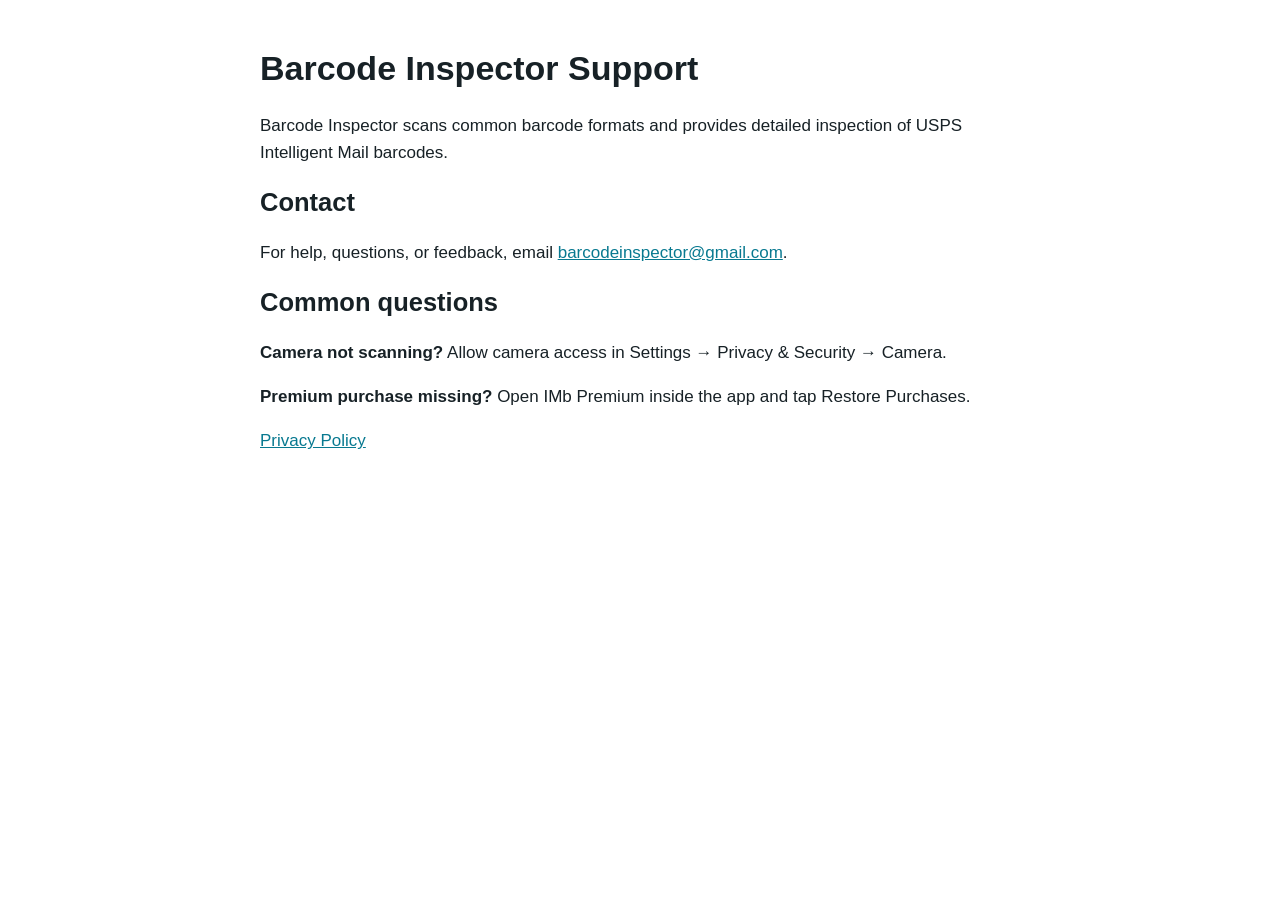
==== index.html @ 86ac4040 "Add Barcode Inspector support and privacy pages" ====
<!doctype html>
<html lang="en">
<head>
  <meta charset="utf-8">
  <meta name="viewport" content="width=device-width,initial-scale=1">
  <title>Barcode Inspector Support</title>
  <style>
    body { max-width: 760px; margin: 48px auto; padding: 0 20px;
           font: 17px/1.6 -apple-system, BlinkMacSystemFont, sans-serif;
           color: #172126; }
    h1, h2 { line-height: 1.2; }
    a { color: #087990; }
  </style>
</head>
<body>
  <h1>Barcode Inspector Support</h1>
  <p>Barcode Inspector scans common barcode formats and provides detailed
     inspection of USPS Intelligent Mail barcodes.</p>

  <h2>Contact</h2>
  <p>For help, questions, or feedback, email
     <a href="mailto:barcodeinspector@gmail.com">barcodeinspector@gmail.com</a>.
  </p>

  <h2>Common questions</h2>
  <p><strong>Camera not scanning?</strong> Allow camera access in
     Settings → Privacy &amp; Security → Camera.</p>
  <p><strong>Premium purchase missing?</strong> Open IMb Premium inside the
     app and tap Restore Purchases.</p>

  <p><a href="privacy.html">Privacy Policy</a></p>
</body>
</html>
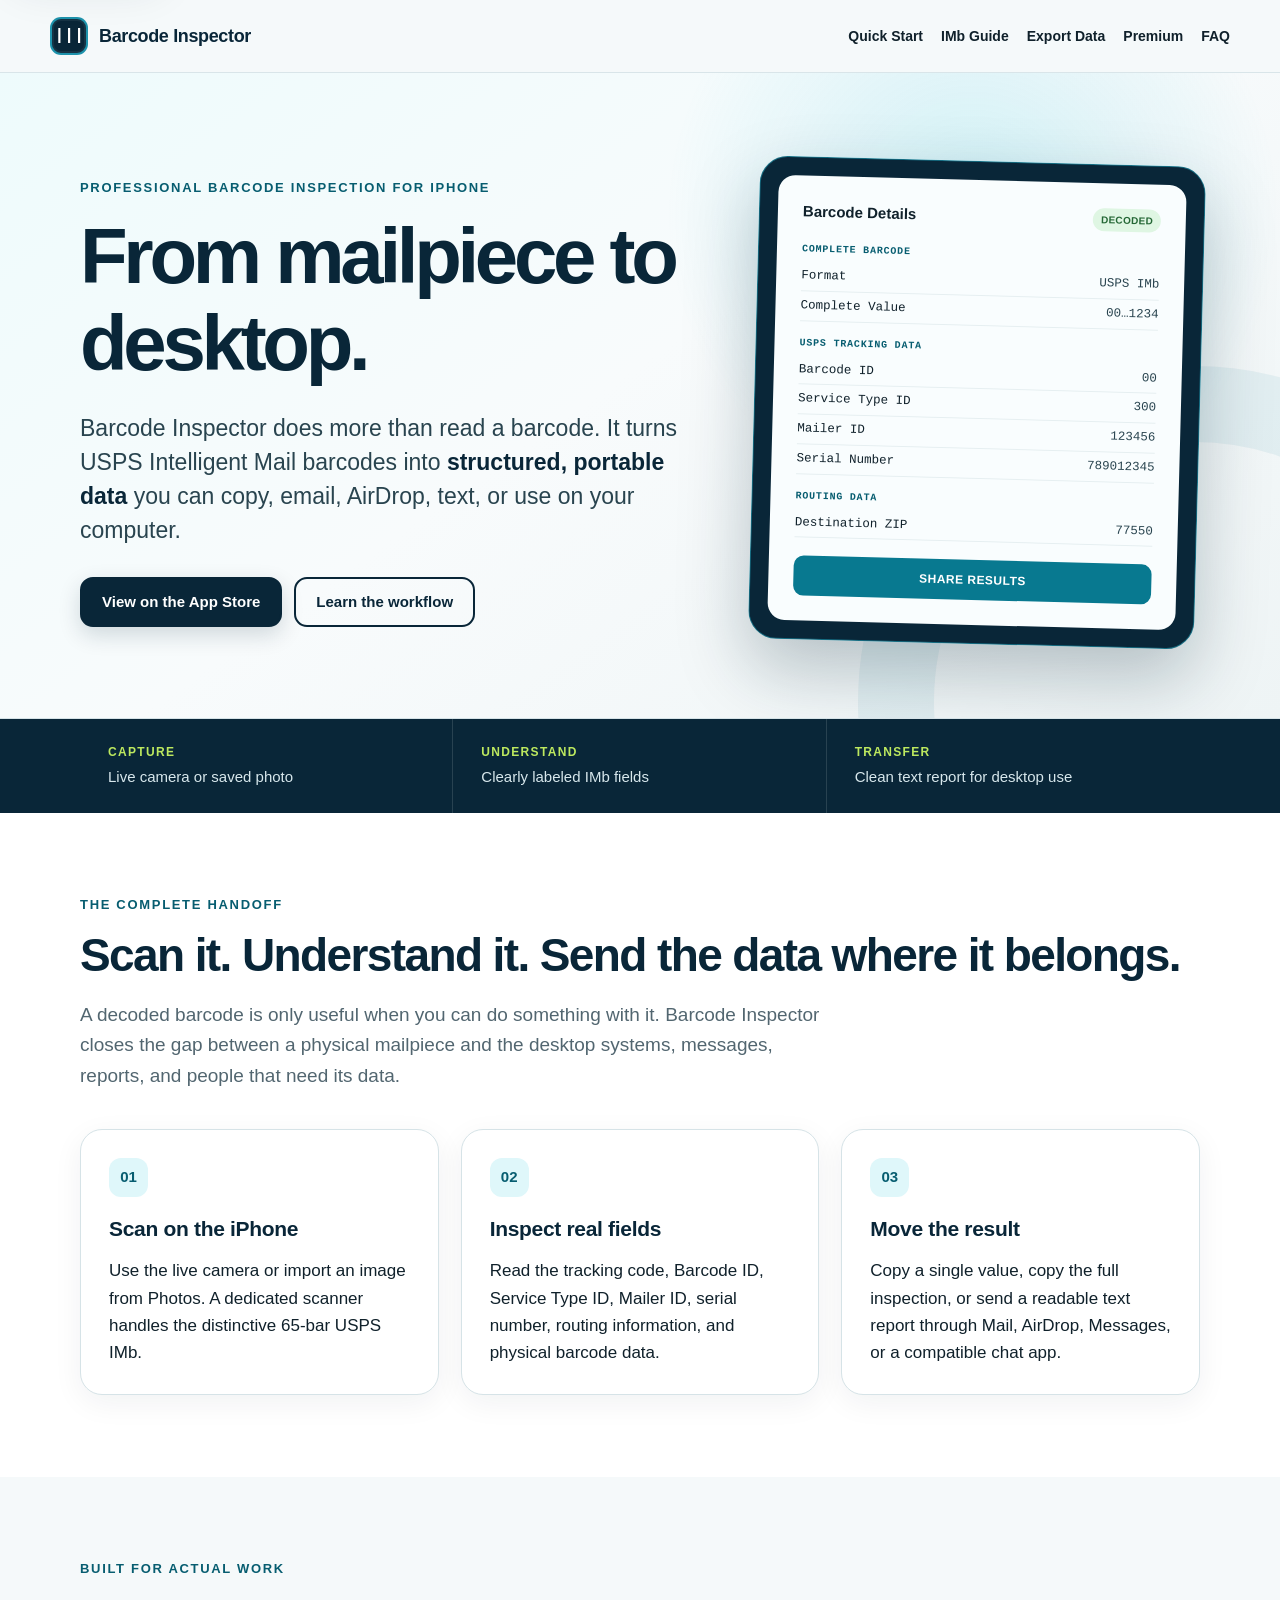
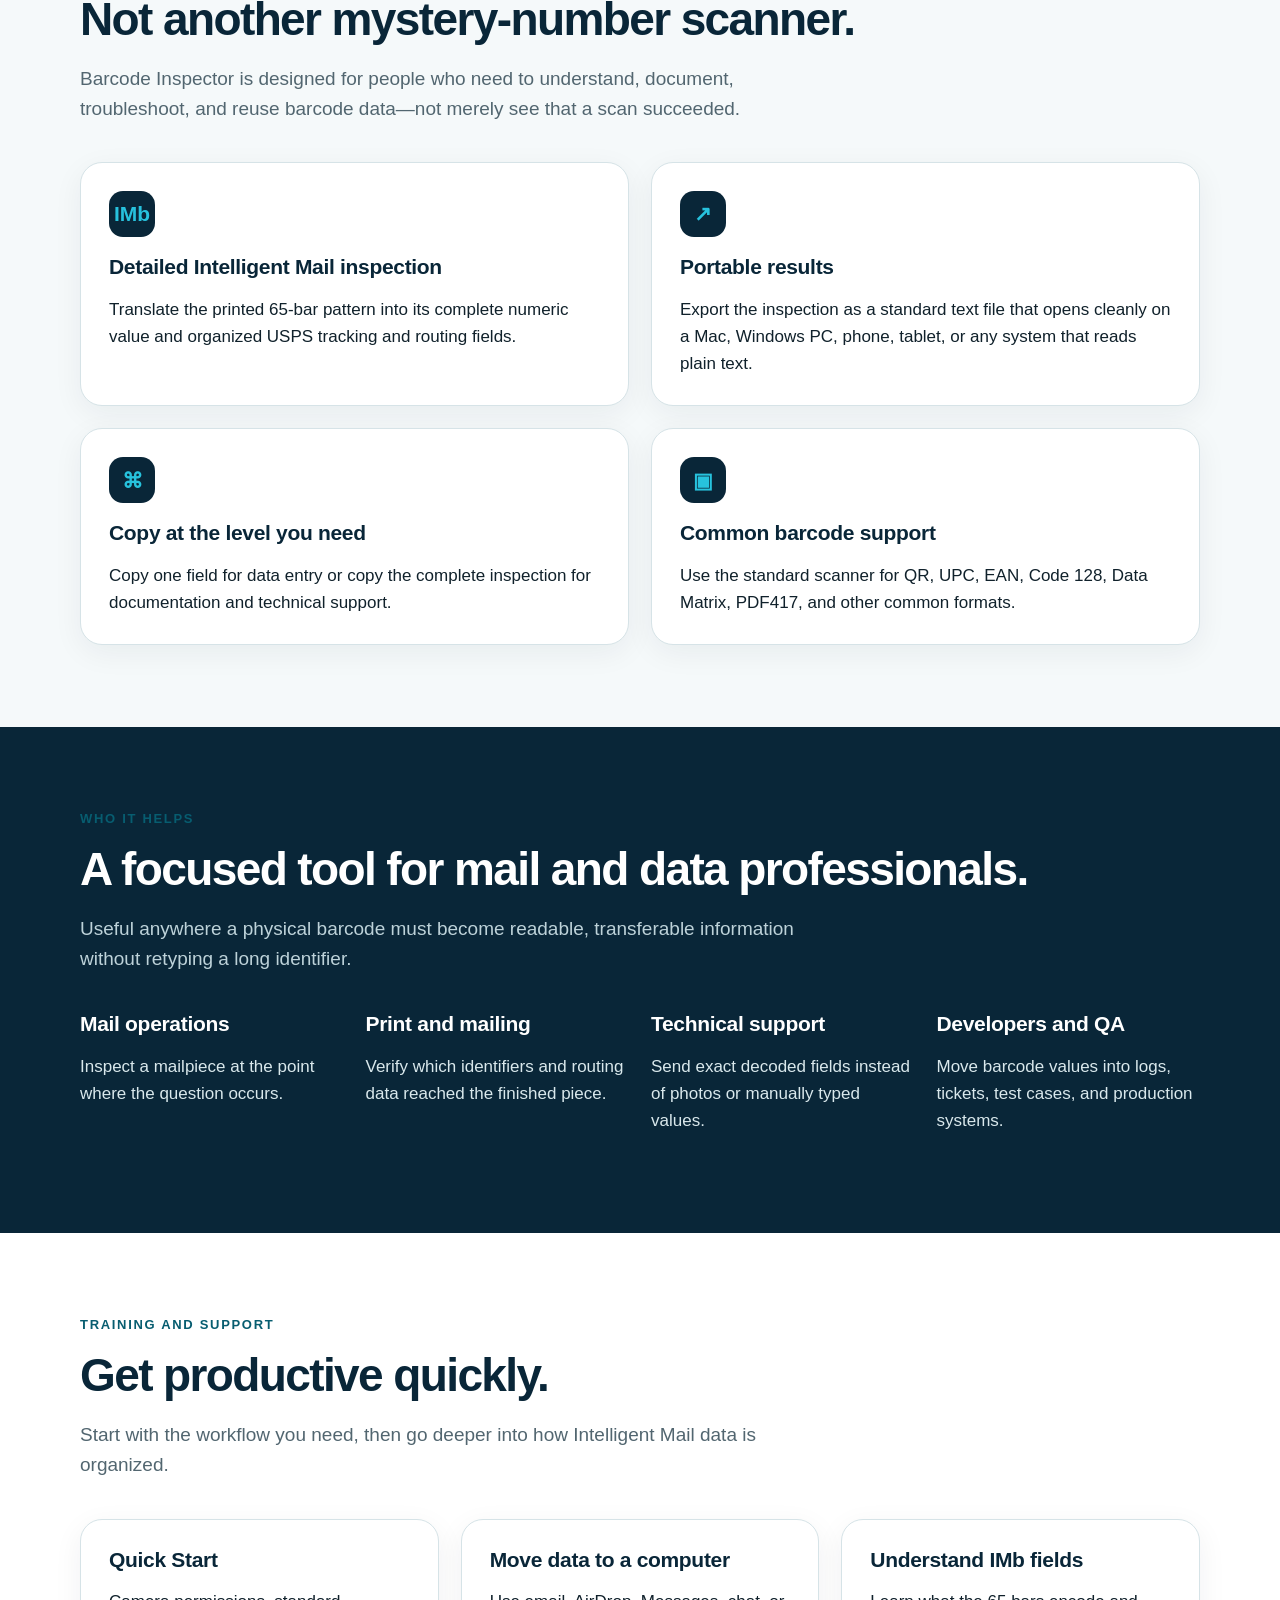
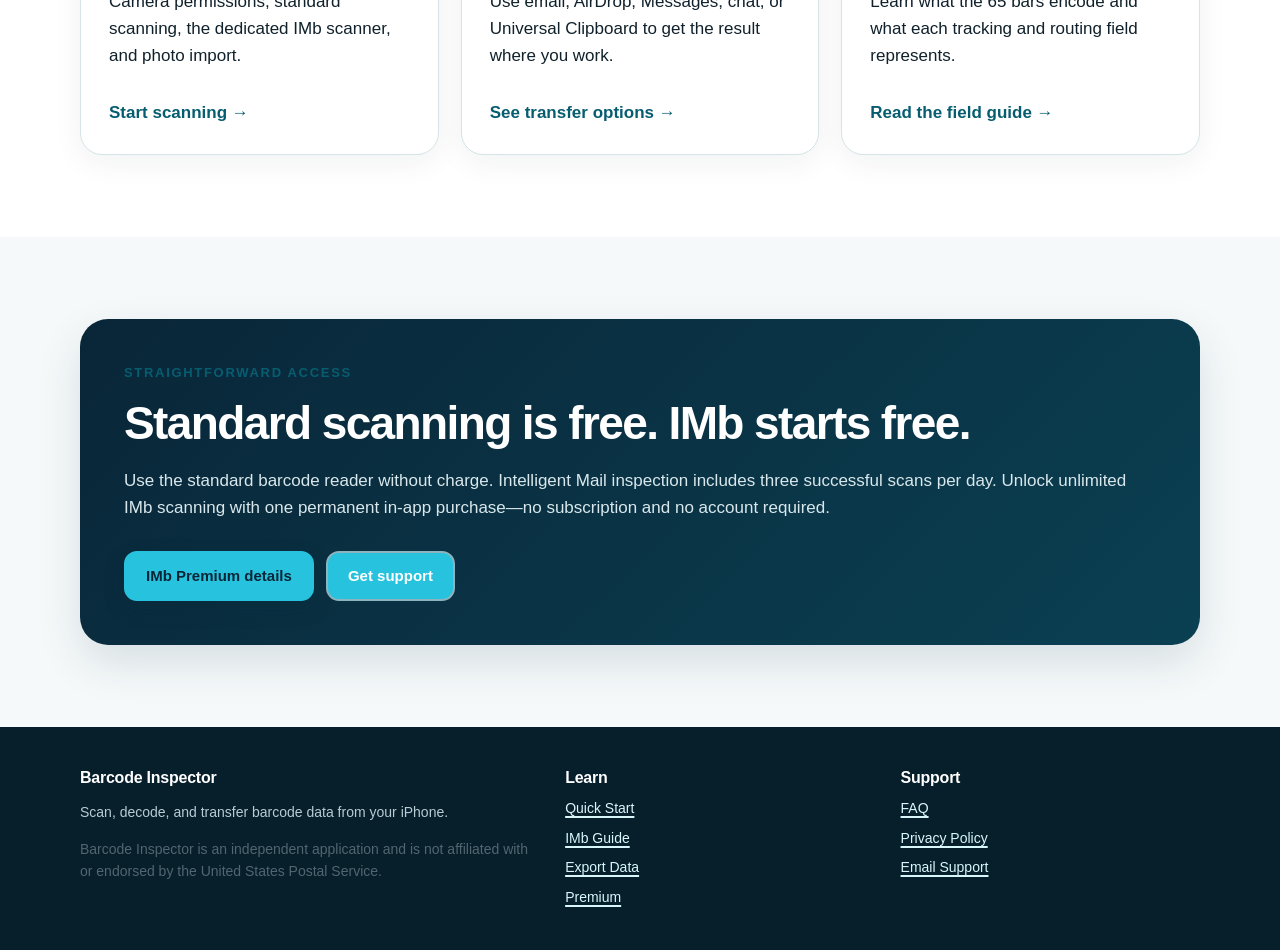
==== commit d0f3ecee: "Rebuild Barcode Inspector support and training site" ====
--- a/index.html
+++ b/index.html
@@ -2,32 +2,256 @@
 <html lang="en">
 <head>
   <meta charset="utf-8">
-  <meta name="viewport" content="width=device-width,initial-scale=1">
-  <title>Barcode Inspector Support</title>
-  <style>
-    body { max-width: 760px; margin: 48px auto; padding: 0 20px;
-           font: 17px/1.6 -apple-system, BlinkMacSystemFont, sans-serif;
-           color: #172126; }
-    h1, h2 { line-height: 1.2; }
-    a { color: #087990; }
-  </style>
+  <meta name="viewport" content="width=device-width, initial-scale=1">
+  <meta name="description" content="Barcode Inspector turns USPS Intelligent Mail barcodes into structured, portable data you can copy, email, AirDrop, text, or use on your computer.">
+  <meta name="theme-color" content="#092638">
+  <meta property="og:title" content="Barcode Inspector — From mailpiece to desktop">
+  <meta property="og:description" content="Scan, decode, and transfer USPS Intelligent Mail barcode data from your iPhone to the computer where you need it.">
+  <meta property="og:type" content="website">
+  <meta property="og:url" content="https://coopgalaxy.github.io/barcode-inspector-support/">
+  <title>Barcode Inspector — Scan, Decode, Transfer</title>
+  <link rel="stylesheet" href="styles.css">
 </head>
 <body>
-  <h1>Barcode Inspector Support</h1>
-  <p>Barcode Inspector scans common barcode formats and provides detailed
-     inspection of USPS Intelligent Mail barcodes.</p>
-
-  <h2>Contact</h2>
-  <p>For help, questions, or feedback, email
-     <a href="mailto:barcodeinspector@gmail.com">barcodeinspector@gmail.com</a>.
-  </p>
-
-  <h2>Common questions</h2>
-  <p><strong>Camera not scanning?</strong> Allow camera access in
-     Settings → Privacy &amp; Security → Camera.</p>
-  <p><strong>Premium purchase missing?</strong> Open IMb Premium inside the
-     app and tap Restore Purchases.</p>
-
-  <p><a href="privacy.html">Privacy Policy</a></p>
+  <a class="skip-link" href="#main">Skip to content</a>
+
+  <header class="site-header">
+    <nav class="nav-wrap" aria-label="Primary navigation">
+      <a class="brand" href="index.html" aria-current="page">
+        <span class="brand-mark" aria-hidden="true">|||</span>
+        <span>Barcode Inspector</span>
+      </a>
+      <div class="nav-links">
+        <a href="quick-start.html">Quick Start</a>
+        <a href="imb-guide.html">IMb Guide</a>
+        <a href="sharing.html">Export Data</a>
+        <a href="premium.html">Premium</a>
+        <a href="faq.html">FAQ</a>
+      </div>
+    </nav>
+  </header>
+
+  <main id="main">
+    <section class="hero">
+      <div class="container hero-grid">
+        <div>
+          <p class="eyebrow">Professional barcode inspection for iPhone</p>
+          <h1>From mailpiece to desktop.</h1>
+          <p class="hero-copy">
+            Barcode Inspector does more than read a barcode. It turns USPS
+            Intelligent Mail barcodes into <strong>structured, portable data</strong>
+            you can copy, email, AirDrop, text, or use on your computer.
+          </p>
+          <div class="button-row">
+            <a class="button" href="https://apps.apple.com/app/id6816393556">View on the App Store</a>
+            <a class="button secondary" href="quick-start.html">Learn the workflow</a>
+          </div>
+        </div>
+
+        <div class="report-card" aria-label="Example Barcode Inspector result">
+          <div class="report-screen">
+            <div class="report-top">
+              <strong>Barcode Details</strong>
+              <span class="status-pill">DECODED</span>
+            </div>
+            <div class="report-label">COMPLETE BARCODE</div>
+            <div class="report-line"><span>Format</span><span>USPS IMb</span></div>
+            <div class="report-line"><span>Complete Value</span><span>00…1234</span></div>
+            <div class="report-label">USPS TRACKING DATA</div>
+            <div class="report-line"><span>Barcode ID</span><span>00</span></div>
+            <div class="report-line"><span>Service Type ID</span><span>300</span></div>
+            <div class="report-line"><span>Mailer ID</span><span>123456</span></div>
+            <div class="report-line"><span>Serial Number</span><span>789012345</span></div>
+            <div class="report-label">ROUTING DATA</div>
+            <div class="report-line"><span>Destination ZIP</span><span>77550</span></div>
+            <div class="share-chip">SHARE RESULTS</div>
+          </div>
+        </div>
+      </div>
+    </section>
+
+    <section class="trust-strip" aria-label="Product highlights">
+      <div class="container trust-grid">
+        <div class="trust-item">
+          <strong>Capture</strong>
+          <span>Live camera or saved photo</span>
+        </div>
+        <div class="trust-item">
+          <strong>Understand</strong>
+          <span>Clearly labeled IMb fields</span>
+        </div>
+        <div class="trust-item">
+          <strong>Transfer</strong>
+          <span>Clean text report for desktop use</span>
+        </div>
+      </div>
+    </section>
+
+    <section class="section white">
+      <div class="container">
+        <p class="eyebrow">The complete handoff</p>
+        <h2>Scan it. Understand it. Send the data where it belongs.</h2>
+        <p class="section-intro">
+          A decoded barcode is only useful when you can do something with it.
+          Barcode Inspector closes the gap between a physical mailpiece and the
+          desktop systems, messages, reports, and people that need its data.
+        </p>
+
+        <div class="grid-3">
+          <article class="card">
+            <div class="card-number">01</div>
+            <h3>Scan on the iPhone</h3>
+            <p>Use the live camera or import an image from Photos. A dedicated scanner handles the distinctive 65-bar USPS IMb.</p>
+          </article>
+          <article class="card">
+            <div class="card-number">02</div>
+            <h3>Inspect real fields</h3>
+            <p>Read the tracking code, Barcode ID, Service Type ID, Mailer ID, serial number, routing information, and physical barcode data.</p>
+          </article>
+          <article class="card">
+            <div class="card-number">03</div>
+            <h3>Move the result</h3>
+            <p>Copy a single value, copy the full inspection, or send a readable text report through Mail, AirDrop, Messages, or a compatible chat app.</p>
+          </article>
+        </div>
+      </div>
+    </section>
+
+    <section class="section">
+      <div class="container">
+        <p class="eyebrow">Built for actual work</p>
+        <h2>Not another mystery-number scanner.</h2>
+        <p class="section-intro">
+          Barcode Inspector is designed for people who need to understand,
+          document, troubleshoot, and reuse barcode data—not merely see that a
+          scan succeeded.
+        </p>
+
+        <div class="grid-2">
+          <article class="card">
+            <div class="feature-icon" aria-hidden="true">IMb</div>
+            <h3>Detailed Intelligent Mail inspection</h3>
+            <p>Translate the printed 65-bar pattern into its complete numeric value and organized USPS tracking and routing fields.</p>
+          </article>
+          <article class="card">
+            <div class="feature-icon" aria-hidden="true">↗</div>
+            <h3>Portable results</h3>
+            <p>Export the inspection as a standard text file that opens cleanly on a Mac, Windows PC, phone, tablet, or any system that reads plain text.</p>
+          </article>
+          <article class="card">
+            <div class="feature-icon" aria-hidden="true">⌘</div>
+            <h3>Copy at the level you need</h3>
+            <p>Copy one field for data entry or copy the complete inspection for documentation and technical support.</p>
+          </article>
+          <article class="card">
+            <div class="feature-icon" aria-hidden="true">▣</div>
+            <h3>Common barcode support</h3>
+            <p>Use the standard scanner for QR, UPC, EAN, Code 128, Data Matrix, PDF417, and other common formats.</p>
+          </article>
+        </div>
+      </div>
+    </section>
+
+    <section class="section navy">
+      <div class="container">
+        <p class="eyebrow">Who it helps</p>
+        <h2>A focused tool for mail and data professionals.</h2>
+        <p class="section-intro">
+          Useful anywhere a physical barcode must become readable, transferable
+          information without retyping a long identifier.
+        </p>
+        <div class="grid-4">
+          <article>
+            <h3>Mail operations</h3>
+            <p>Inspect a mailpiece at the point where the question occurs.</p>
+          </article>
+          <article>
+            <h3>Print and mailing</h3>
+            <p>Verify which identifiers and routing data reached the finished piece.</p>
+          </article>
+          <article>
+            <h3>Technical support</h3>
+            <p>Send exact decoded fields instead of photos or manually typed values.</p>
+          </article>
+          <article>
+            <h3>Developers and QA</h3>
+            <p>Move barcode values into logs, tickets, test cases, and production systems.</p>
+          </article>
+        </div>
+      </div>
+    </section>
+
+    <section class="section white">
+      <div class="container">
+        <p class="eyebrow">Training and support</p>
+        <h2>Get productive quickly.</h2>
+        <p class="section-intro">Start with the workflow you need, then go deeper into how Intelligent Mail data is organized.</p>
+
+        <div class="grid-3">
+          <a class="card link-card" href="quick-start.html">
+            <h3>Quick Start</h3>
+            <p>Camera permissions, standard scanning, the dedicated IMb scanner, and photo import.</p>
+            <span class="arrow">Start scanning →</span>
+          </a>
+          <a class="card link-card" href="sharing.html">
+            <h3>Move data to a computer</h3>
+            <p>Use email, AirDrop, Messages, chat, or Universal Clipboard to get the result where you work.</p>
+            <span class="arrow">See transfer options →</span>
+          </a>
+          <a class="card link-card" href="imb-guide.html">
+            <h3>Understand IMb fields</h3>
+            <p>Learn what the 65 bars encode and what each tracking and routing field represents.</p>
+            <span class="arrow">Read the field guide →</span>
+          </a>
+        </div>
+      </div>
+    </section>
+
+    <section class="section">
+      <div class="container">
+        <div class="cta-panel">
+          <p class="eyebrow">Straightforward access</p>
+          <h2>Standard scanning is free. IMb starts free.</h2>
+          <p>
+            Use the standard barcode reader without charge. Intelligent Mail
+            inspection includes three successful scans per day. Unlock unlimited
+            IMb scanning with one permanent in-app purchase—no subscription and
+            no account required.
+          </p>
+          <div class="button-row">
+            <a class="button" href="premium.html">IMb Premium details</a>
+            <a class="button secondary" href="faq.html" style="color: white; border-color: #8db3bf;">Get support</a>
+          </div>
+        </div>
+      </div>
+    </section>
+  </main>
+
+  <footer class="site-footer">
+    <div class="container footer-grid">
+      <div>
+        <h3>Barcode Inspector</h3>
+        <p>Scan, decode, and transfer barcode data from your iPhone.</p>
+        <p class="small-print">Barcode Inspector is an independent application and is not affiliated with or endorsed by the United States Postal Service.</p>
+      </div>
+      <div>
+        <h3>Learn</h3>
+        <div class="footer-links">
+          <a href="quick-start.html">Quick Start</a>
+          <a href="imb-guide.html">IMb Guide</a>
+          <a href="sharing.html">Export Data</a>
+          <a href="premium.html">Premium</a>
+        </div>
+      </div>
+      <div>
+        <h3>Support</h3>
+        <div class="footer-links">
+          <a href="faq.html">FAQ</a>
+          <a href="privacy.html">Privacy Policy</a>
+          <a href="mailto:barcodeinspector@gmail.com">Email Support</a>
+        </div>
+      </div>
+    </div>
+  </footer>
 </body>
 </html>
--- a/styles.css
+++ b/styles.css
@@ -0,0 +1,766 @@
+:root {
+  --ink: #10212b;
+  --muted: #526670;
+  --paper: #f5f9fa;
+  --surface: #ffffff;
+  --line: #d6e3e7;
+  --teal: #087990;
+  --teal-dark: #075d70;
+  --cyan: #27c2dd;
+  --navy: #092638;
+  --lime: #bde95f;
+  --shadow: 0 18px 45px rgba(9, 38, 56, 0.12);
+  --radius: 22px;
+}
+
+* {
+  box-sizing: border-box;
+}
+
+html {
+  scroll-behavior: smooth;
+}
+
+body {
+  margin: 0;
+  background: var(--paper);
+  color: var(--ink);
+  font-family: -apple-system, BlinkMacSystemFont, "Segoe UI", sans-serif;
+  font-size: 17px;
+  line-height: 1.6;
+}
+
+a {
+  color: var(--teal-dark);
+  text-decoration-thickness: 1.5px;
+  text-underline-offset: 3px;
+}
+
+a:hover {
+  color: var(--teal);
+}
+
+a:focus-visible,
+button:focus-visible {
+  outline: 3px solid var(--cyan);
+  outline-offset: 4px;
+}
+
+img {
+  max-width: 100%;
+}
+
+.skip-link {
+  position: absolute;
+  left: 16px;
+  top: -80px;
+  z-index: 99;
+  padding: 10px 16px;
+  background: var(--surface);
+  border-radius: 10px;
+  box-shadow: var(--shadow);
+}
+
+.skip-link:focus {
+  top: 12px;
+}
+
+.site-header {
+  position: sticky;
+  top: 0;
+  z-index: 20;
+  background: rgba(245, 249, 250, 0.94);
+  border-bottom: 1px solid rgba(214, 227, 231, 0.9);
+  backdrop-filter: blur(14px);
+}
+
+.nav-wrap {
+  width: min(1180px, calc(100% - 36px));
+  min-height: 72px;
+  margin: 0 auto;
+  display: flex;
+  align-items: center;
+  justify-content: space-between;
+  gap: 24px;
+}
+
+.brand {
+  display: inline-flex;
+  align-items: center;
+  gap: 11px;
+  color: var(--navy);
+  font-size: 18px;
+  font-weight: 800;
+  text-decoration: none;
+  letter-spacing: -0.02em;
+}
+
+.brand-mark {
+  width: 38px;
+  height: 38px;
+  display: grid;
+  place-items: center;
+  background: var(--navy);
+  border: 2px solid rgba(39, 194, 221, 0.7);
+  border-radius: 11px;
+  color: white;
+  font-family: ui-monospace, SFMono-Regular, Menlo, monospace;
+  font-size: 17px;
+  box-shadow: inset 0 0 0 2px rgba(255, 255, 255, 0.06);
+}
+
+.nav-links {
+  display: flex;
+  flex-wrap: wrap;
+  align-items: center;
+  justify-content: flex-end;
+  gap: 8px 18px;
+  font-size: 14px;
+  font-weight: 700;
+}
+
+.nav-links a {
+  color: var(--ink);
+  text-decoration: none;
+}
+
+.nav-links a[aria-current="page"],
+.nav-links a:hover {
+  color: var(--teal);
+}
+
+.container {
+  width: min(1120px, calc(100% - 40px));
+  margin: 0 auto;
+}
+
+.hero {
+  position: relative;
+  overflow: hidden;
+  padding: 88px 0 74px;
+  background:
+    radial-gradient(circle at 76% 22%, rgba(39, 194, 221, 0.20), transparent 28%),
+    linear-gradient(145deg, #eefbfc 0%, #f8fbfc 48%, #eef4f5 100%);
+  border-bottom: 1px solid var(--line);
+}
+
+.hero::after {
+  content: "";
+  position: absolute;
+  width: 520px;
+  height: 520px;
+  right: -250px;
+  bottom: -320px;
+  border: 76px solid rgba(8, 121, 144, 0.07);
+  border-radius: 50%;
+}
+
+.hero-grid {
+  position: relative;
+  z-index: 1;
+  display: grid;
+  grid-template-columns: minmax(0, 1.15fr) minmax(340px, 0.85fr);
+  gap: 70px;
+  align-items: center;
+}
+
+.eyebrow {
+  margin: 0 0 14px;
+  color: var(--teal-dark);
+  font-size: 13px;
+  font-weight: 850;
+  letter-spacing: 0.13em;
+  text-transform: uppercase;
+}
+
+h1,
+h2,
+h3 {
+  color: var(--navy);
+  line-height: 1.12;
+}
+
+h1 {
+  max-width: 760px;
+  margin: 0;
+  font-size: clamp(44px, 7vw, 78px);
+  letter-spacing: -0.055em;
+}
+
+h2 {
+  margin: 0 0 18px;
+  font-size: clamp(30px, 4vw, 46px);
+  letter-spacing: -0.035em;
+}
+
+h3 {
+  margin: 0 0 10px;
+  font-size: 21px;
+  letter-spacing: -0.015em;
+}
+
+.hero-copy {
+  max-width: 680px;
+  margin: 24px 0 0;
+  color: #29444f;
+  font-size: clamp(19px, 2vw, 23px);
+  line-height: 1.48;
+}
+
+.hero-copy strong {
+  color: var(--navy);
+}
+
+.button-row {
+  display: flex;
+  flex-wrap: wrap;
+  gap: 12px;
+  margin-top: 30px;
+}
+
+.button {
+  display: inline-flex;
+  min-height: 48px;
+  align-items: center;
+  justify-content: center;
+  padding: 11px 20px;
+  border: 2px solid var(--navy);
+  border-radius: 13px;
+  background: var(--navy);
+  color: white;
+  font-size: 15px;
+  font-weight: 800;
+  text-decoration: none;
+  box-shadow: 0 8px 22px rgba(9, 38, 56, 0.16);
+}
+
+.button:hover {
+  background: var(--teal-dark);
+  border-color: var(--teal-dark);
+  color: white;
+}
+
+.button.secondary {
+  background: transparent;
+  color: var(--navy);
+  box-shadow: none;
+}
+
+.button.secondary:hover {
+  background: rgba(255, 255, 255, 0.72);
+  color: var(--teal-dark);
+}
+
+.report-card {
+  position: relative;
+  padding: 18px;
+  border: 1px solid rgba(39, 194, 221, 0.46);
+  border-radius: 28px;
+  background: var(--navy);
+  box-shadow: 0 30px 70px rgba(9, 38, 56, 0.26);
+  transform: rotate(1.5deg);
+}
+
+.report-screen {
+  padding: 25px;
+  border-radius: 17px;
+  background: #f9fdfe;
+  font-family: ui-monospace, SFMono-Regular, Menlo, monospace;
+  font-size: 12.5px;
+  line-height: 1.5;
+}
+
+.report-top {
+  display: flex;
+  align-items: center;
+  justify-content: space-between;
+  margin-bottom: 18px;
+  font-family: -apple-system, BlinkMacSystemFont, "Segoe UI", sans-serif;
+}
+
+.report-top strong {
+  font-size: 15px;
+}
+
+.status-pill {
+  padding: 4px 8px;
+  border-radius: 999px;
+  background: #dff6e3;
+  color: #246735;
+  font-size: 10px;
+  font-weight: 800;
+  letter-spacing: 0.03em;
+}
+
+.report-label {
+  margin: 14px 0 5px;
+  color: var(--teal-dark);
+  font-size: 10px;
+  font-weight: 900;
+  letter-spacing: 0.08em;
+}
+
+.report-line {
+  display: flex;
+  justify-content: space-between;
+  gap: 18px;
+  padding: 5px 0;
+  border-bottom: 1px solid #e6eff1;
+}
+
+.report-line span:last-child {
+  color: #29444f;
+  text-align: right;
+}
+
+.share-chip {
+  margin-top: 18px;
+  padding: 11px 12px;
+  border-radius: 10px;
+  background: var(--teal);
+  color: white;
+  text-align: center;
+  font-family: -apple-system, BlinkMacSystemFont, "Segoe UI", sans-serif;
+  font-size: 12px;
+  font-weight: 850;
+  letter-spacing: 0.04em;
+}
+
+.trust-strip {
+  background: var(--navy);
+  color: white;
+}
+
+.trust-grid {
+  display: grid;
+  grid-template-columns: repeat(3, 1fr);
+}
+
+.trust-item {
+  padding: 24px 28px;
+  border-right: 1px solid rgba(255, 255, 255, 0.13);
+}
+
+.trust-item:last-child {
+  border-right: 0;
+}
+
+.trust-item strong,
+.trust-item span {
+  display: block;
+}
+
+.trust-item strong {
+  color: var(--lime);
+  font-size: 12px;
+  letter-spacing: 0.11em;
+  text-transform: uppercase;
+}
+
+.trust-item span {
+  margin-top: 3px;
+  color: #d7e7ec;
+  font-size: 15px;
+}
+
+.section {
+  padding: 82px 0;
+}
+
+.section.compact {
+  padding: 58px 0;
+}
+
+.section.white {
+  background: var(--surface);
+}
+
+.section.navy {
+  background: var(--navy);
+  color: #d9e8ec;
+}
+
+.section.navy h2,
+.section.navy h3 {
+  color: white;
+}
+
+.section-intro {
+  max-width: 760px;
+  margin: 0 0 38px;
+  color: var(--muted);
+  font-size: 19px;
+}
+
+.section.navy .section-intro {
+  color: #bdd2d9;
+}
+
+.grid-2,
+.grid-3,
+.grid-4 {
+  display: grid;
+  gap: 22px;
+}
+
+.grid-2 {
+  grid-template-columns: repeat(2, minmax(0, 1fr));
+}
+
+.grid-3 {
+  grid-template-columns: repeat(3, minmax(0, 1fr));
+}
+
+.grid-4 {
+  grid-template-columns: repeat(4, minmax(0, 1fr));
+}
+
+.card {
+  padding: 28px;
+  border: 1px solid var(--line);
+  border-radius: var(--radius);
+  background: var(--surface);
+  box-shadow: 0 8px 30px rgba(9, 38, 56, 0.06);
+}
+
+.card p:last-child {
+  margin-bottom: 0;
+}
+
+.card-number {
+  width: 39px;
+  height: 39px;
+  display: grid;
+  place-items: center;
+  margin-bottom: 20px;
+  border-radius: 12px;
+  background: #dff7fa;
+  color: var(--teal-dark);
+  font-size: 15px;
+  font-weight: 900;
+}
+
+.feature-icon {
+  width: 46px;
+  height: 46px;
+  display: grid;
+  place-items: center;
+  margin-bottom: 18px;
+  border-radius: 14px;
+  background: var(--navy);
+  color: var(--cyan);
+  font-size: 21px;
+  font-weight: 900;
+}
+
+.link-card {
+  display: block;
+  color: inherit;
+  text-decoration: none;
+  transition: transform 160ms ease, box-shadow 160ms ease;
+}
+
+.link-card:hover {
+  color: inherit;
+  transform: translateY(-3px);
+  box-shadow: var(--shadow);
+}
+
+.link-card .arrow {
+  display: inline-block;
+  margin-top: 12px;
+  color: var(--teal-dark);
+  font-weight: 850;
+}
+
+.callout {
+  padding: 28px 30px;
+  border-left: 5px solid var(--cyan);
+  border-radius: 0 var(--radius) var(--radius) 0;
+  background: #e9f9fb;
+}
+
+.callout strong {
+  color: var(--navy);
+}
+
+.steps {
+  counter-reset: step;
+  display: grid;
+  gap: 18px;
+  margin: 32px 0;
+}
+
+.step {
+  position: relative;
+  padding: 24px 26px 24px 76px;
+  border: 1px solid var(--line);
+  border-radius: 18px;
+  background: var(--surface);
+}
+
+.step::before {
+  counter-increment: step;
+  content: counter(step);
+  position: absolute;
+  left: 22px;
+  top: 23px;
+  width: 35px;
+  height: 35px;
+  display: grid;
+  place-items: center;
+  border-radius: 11px;
+  background: var(--navy);
+  color: var(--cyan);
+  font-weight: 900;
+}
+
+.step h3 {
+  margin-bottom: 6px;
+}
+
+.step p {
+  margin: 0;
+}
+
+.page-hero {
+  padding: 64px 0 48px;
+  background: linear-gradient(145deg, #eaf9fb 0%, #f7fbfc 60%, #eef4f5 100%);
+  border-bottom: 1px solid var(--line);
+}
+
+.page-hero h1 {
+  max-width: 920px;
+  font-size: clamp(38px, 6vw, 62px);
+}
+
+.page-hero p:last-child {
+  max-width: 780px;
+  margin: 20px 0 0;
+  color: var(--muted);
+  font-size: 20px;
+}
+
+.content {
+  width: min(900px, calc(100% - 40px));
+  margin: 0 auto;
+  padding: 60px 0 88px;
+}
+
+.content h2 {
+  margin-top: 52px;
+  font-size: 32px;
+}
+
+.content h2:first-child {
+  margin-top: 0;
+}
+
+.content h3 {
+  margin-top: 30px;
+}
+
+.content li + li {
+  margin-top: 7px;
+}
+
+.data-table {
+  width: 100%;
+  margin: 28px 0;
+  border-collapse: collapse;
+  border: 1px solid var(--line);
+  background: var(--surface);
+  font-size: 15px;
+}
+
+.data-table th,
+.data-table td {
+  padding: 14px 16px;
+  border-bottom: 1px solid var(--line);
+  text-align: left;
+  vertical-align: top;
+}
+
+.data-table th {
+  background: #eaf6f8;
+  color: var(--navy);
+  font-size: 13px;
+  letter-spacing: 0.04em;
+  text-transform: uppercase;
+}
+
+.data-table tr:last-child td {
+  border-bottom: 0;
+}
+
+.code-sample {
+  overflow-x: auto;
+  margin: 24px 0;
+  padding: 22px;
+  border-radius: 16px;
+  background: #0b2433;
+  color: #e7f6f8;
+  font-family: ui-monospace, SFMono-Regular, Menlo, monospace;
+  font-size: 14px;
+  line-height: 1.55;
+  white-space: pre-wrap;
+}
+
+.faq-list details {
+  margin-bottom: 13px;
+  border: 1px solid var(--line);
+  border-radius: 15px;
+  background: var(--surface);
+}
+
+.faq-list summary {
+  cursor: pointer;
+  padding: 19px 22px;
+  color: var(--navy);
+  font-weight: 800;
+}
+
+.faq-list details div {
+  padding: 0 22px 20px;
+  color: var(--muted);
+}
+
+.faq-list details p:last-child {
+  margin-bottom: 0;
+}
+
+.cta-panel {
+  padding: 44px;
+  border-radius: 28px;
+  background: linear-gradient(135deg, var(--navy), #0a4052);
+  color: #d9e8ec;
+  box-shadow: var(--shadow);
+}
+
+.cta-panel h2 {
+  color: white;
+}
+
+.cta-panel .button {
+  border-color: var(--cyan);
+  background: var(--cyan);
+  color: var(--navy);
+}
+
+.cta-panel .button:hover {
+  border-color: white;
+  background: white;
+}
+
+.small-print {
+  color: var(--muted);
+  font-size: 14px;
+}
+
+.site-footer {
+  padding: 42px 0;
+  background: #071e2b;
+  color: #b8ccd3;
+  font-size: 14px;
+}
+
+.footer-grid {
+  display: grid;
+  grid-template-columns: 1.5fr 1fr 1fr;
+  gap: 36px;
+}
+
+.site-footer h3 {
+  color: white;
+  font-size: 16px;
+}
+
+.site-footer a {
+  color: #d9f7fb;
+}
+
+.footer-links {
+  display: grid;
+  gap: 7px;
+}
+
+@media (max-width: 900px) {
+  .hero-grid,
+  .grid-3,
+  .grid-4,
+  .footer-grid {
+    grid-template-columns: 1fr;
+  }
+
+  .hero-grid {
+    gap: 44px;
+  }
+
+  .report-card {
+    max-width: 560px;
+    transform: none;
+  }
+
+  .grid-4 {
+    grid-template-columns: repeat(2, minmax(0, 1fr));
+  }
+}
+
+@media (max-width: 720px) {
+  .nav-wrap {
+    padding: 14px 0;
+    align-items: flex-start;
+    flex-direction: column;
+    gap: 12px;
+  }
+
+  .site-header {
+    position: static;
+  }
+
+  .nav-links {
+    justify-content: flex-start;
+  }
+
+  .hero {
+    padding-top: 58px;
+  }
+
+  .trust-grid,
+  .grid-2,
+  .grid-4 {
+    grid-template-columns: 1fr;
+  }
+
+  .trust-item {
+    border-right: 0;
+    border-bottom: 1px solid rgba(255, 255, 255, 0.13);
+  }
+
+  .trust-item:last-child {
+    border-bottom: 0;
+  }
+
+  .section {
+    padding: 62px 0;
+  }
+
+  .data-table {
+    display: block;
+    overflow-x: auto;
+  }
+
+  .cta-panel {
+    padding: 30px 24px;
+  }
+}
+
+@media (prefers-reduced-motion: reduce) {
+  html {
+    scroll-behavior: auto;
+  }
+
+  .link-card {
+    transition: none;
+  }
+}
